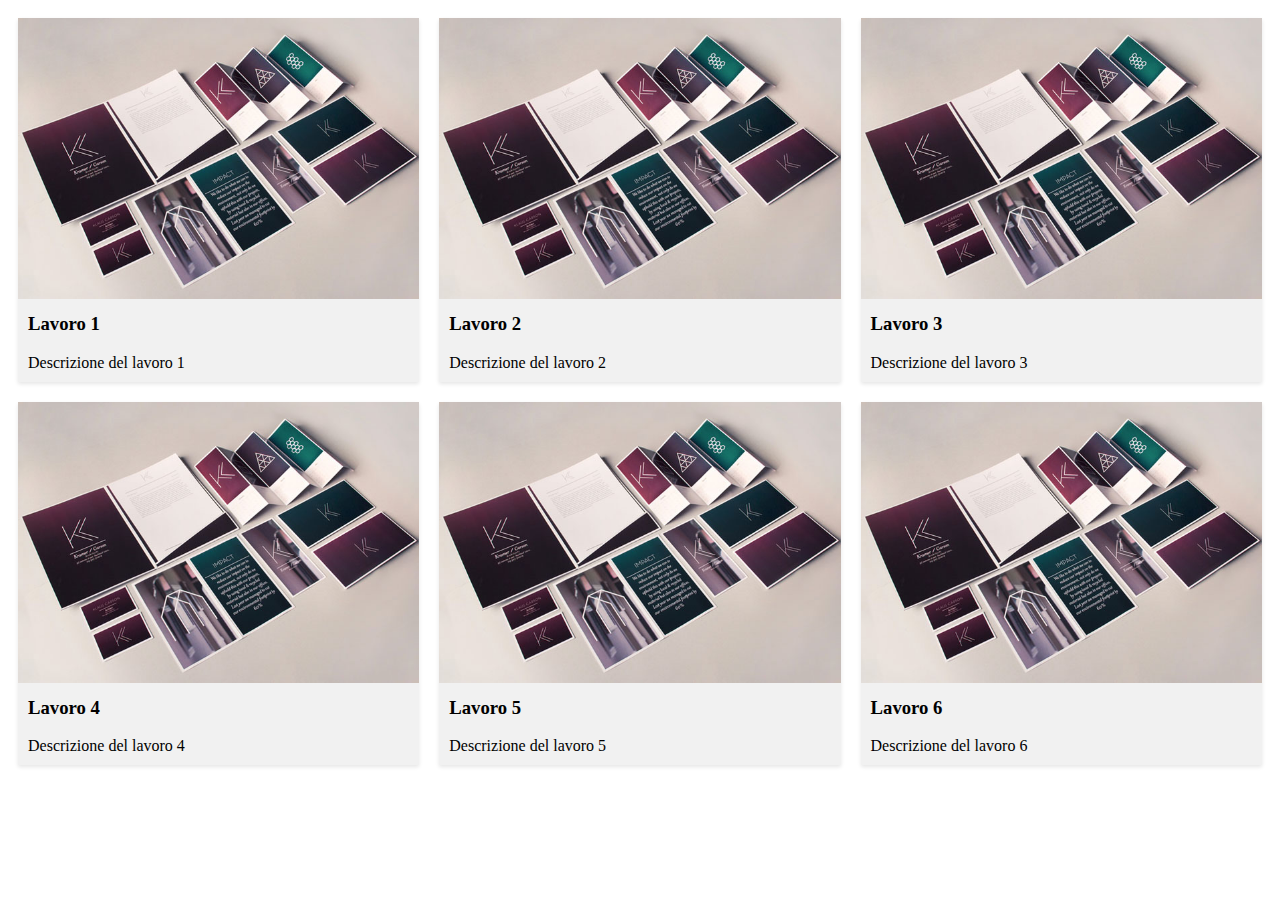
==== index.html @ 143a15ae "add all files" ====
<!DOCTYPE html>
<html>
<head>
  <title>Portfolio</title>
  <link rel="stylesheet" type="text/css" href="style.css">
</head>
<body>
  <div class="container">
    <div class="card">
      <img src="img1.jpg" alt="Lavoro 1">
      <div class="card-content">
        <h3>Lavoro 1</h3>
        <p>Descrizione del lavoro 1</p>
      </div>
    </div>
    <div class="card">
      <img src="img1.jpg" alt="Lavoro 2">
      <div class="card-content">
        <h3>Lavoro 2</h3>
        <p>Descrizione del lavoro 2</p>
      </div>
    </div>
    <div class="card">
      <img src="img1.jpg" alt="Lavoro 3">
      <div class="card-content">
        <h3>Lavoro 3</h3>
        <p>Descrizione del lavoro 3</p>
      </div>
    </div>
    <div class="card">
      <img src="img1.jpg" alt="Lavoro 4">
      <div class="card-content">
        <h3>Lavoro 4</h3>
        <p>Descrizione del lavoro 4</p>
      </div>
    </div>
    <div class="card">
      <img src="img1.jpg" alt="Lavoro 5">
      <div class="card-content">
        <h3>Lavoro 5</h3>
        <p>Descrizione del lavoro 5</p>
      </div>
    </div>
    <div class="card">
      <img src="img1.jpg" alt="Lavoro 6">
      <div class="card-content">
        <h3>Lavoro 6</h3>
        <p>Descrizione del lavoro 6</p>
      </div>
    </div>
  </div>
</body>
</html>
---- style.css ----
.container {
    display: flex;
    flex-wrap: wrap;
  }
  
  .card {
    width: calc(33.33% - 20px);
    margin: 10px;
    background-color: #f1f1f1;
    box-shadow: 0 2px 4px rgba(0, 0, 0, 0.1);
  }
  
  .card img {
    width: 100%;
    height: auto;
  }
  
  .card-content {
    padding: 10px;
  }
  
  h3 {
    margin-top: 0;
  }
  
  p {
    margin-bottom: 0;
  }
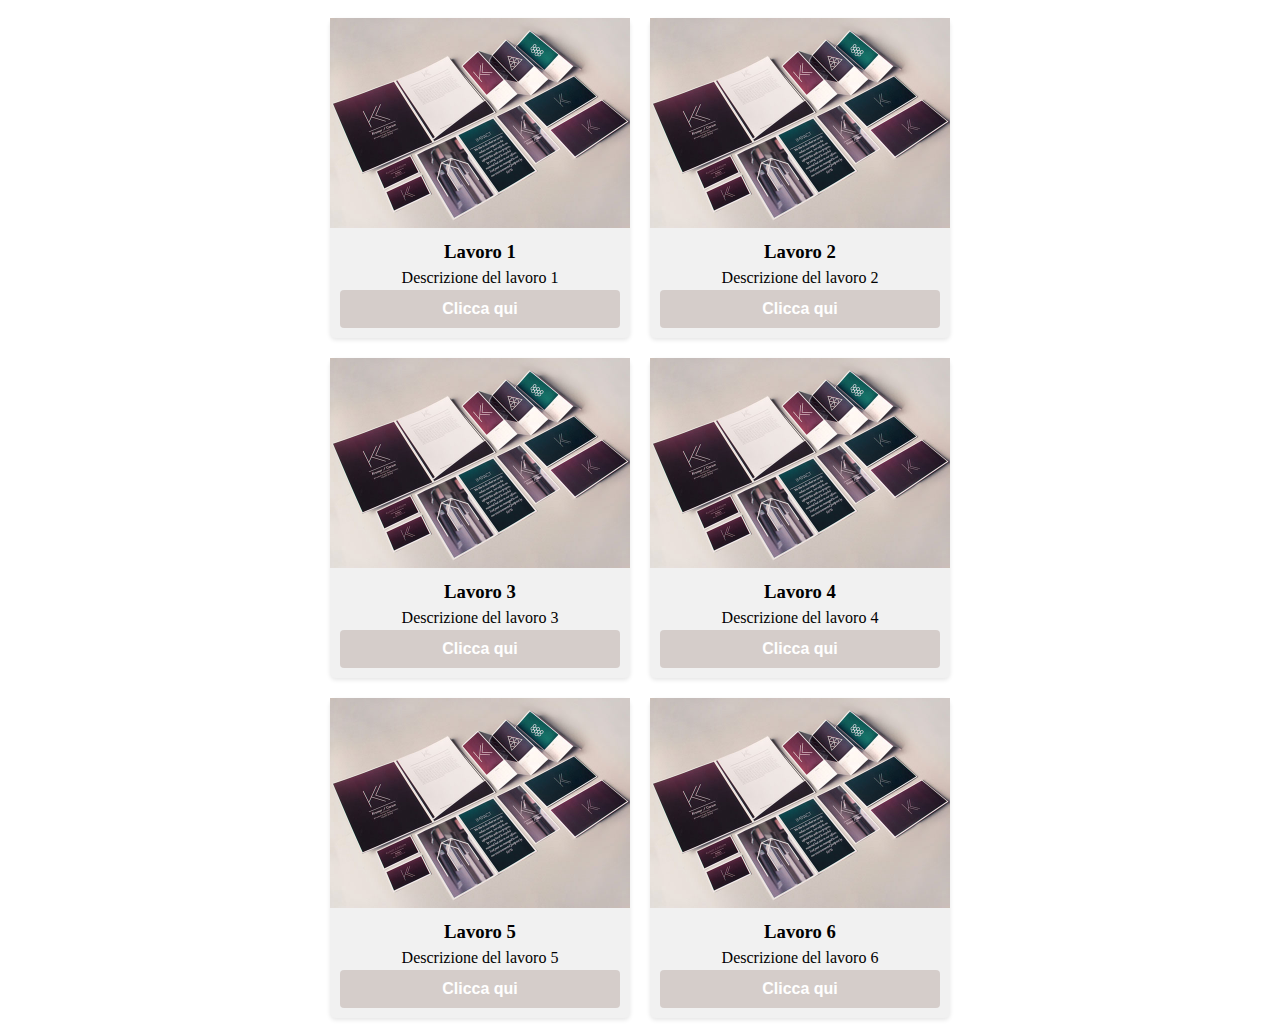
==== commit b221cf94: "Aggiornamento html e css" ====
--- a/index.html
+++ b/index.html
@@ -11,6 +11,7 @@
       <div class="card-content">
         <h3>Lavoro 1</h3>
         <p>Descrizione del lavoro 1</p>
+        <button href="" class="modern-button">Clicca qui</button>
       </div>
     </div>
     <div class="card">
@@ -18,6 +19,7 @@
       <div class="card-content">
         <h3>Lavoro 2</h3>
         <p>Descrizione del lavoro 2</p>
+        <button href="" class="modern-button">Clicca qui</button>
       </div>
     </div>
     <div class="card">
@@ -25,6 +27,7 @@
       <div class="card-content">
         <h3>Lavoro 3</h3>
         <p>Descrizione del lavoro 3</p>
+        <button href="" class="modern-button">Clicca qui</button>
       </div>
     </div>
     <div class="card">
@@ -32,6 +35,7 @@
       <div class="card-content">
         <h3>Lavoro 4</h3>
         <p>Descrizione del lavoro 4</p>
+        <button href="" class="modern-button">Clicca qui</button>
       </div>
     </div>
     <div class="card">
@@ -39,6 +43,7 @@
       <div class="card-content">
         <h3>Lavoro 5</h3>
         <p>Descrizione del lavoro 5</p>
+        <button href="" class="modern-button">Clicca qui</button>
       </div>
     </div>
     <div class="card">
@@ -46,6 +51,7 @@
       <div class="card-content">
         <h3>Lavoro 6</h3>
         <p>Descrizione del lavoro 6</p>
+        <button href="" class="modern-button">Clicca qui</button>
       </div>
     </div>
   </div>
--- a/style.css
+++ b/style.css
@@ -1,12 +1,17 @@
 .container {
     display: flex;
     flex-wrap: wrap;
+    justify-content: center;
+    margin: 0 20%;
   }
   
   .card {
-    width: calc(33.33% - 20px);
+    display: flex;
+    flex-direction: column;
+    width: 300px;
     margin: 10px;
     background-color: #f1f1f1;
+    border-radius: 2%;
     box-shadow: 0 2px 4px rgba(0, 0, 0, 0.1);
   }
   
@@ -16,14 +21,38 @@
   }
   
   .card-content {
+    display: flex;
+    flex-direction: column;
+    justify-content: center;
+    text-align: center;
     padding: 10px;
   }
   
   h3 {
-    margin-top: 0;
+    margin: 3px;
   }
   
   p {
-    margin-bottom: 0;
+    margin: 3px
   }
+
+  .modern-button {
+    display: inline-block;
+    padding: 10px 20px;
+    font-size: 16px;
+    font-weight: bold;
+    text-align: center;
+    text-decoration: none;
+    background-color: #d5cdca;
+    color: #ffffff;
+    border: none;
+    border-radius: 4px;
+    transition: background-color 0.3s ease;
+  }
+  
+  .modern-button:hover {
+    background-color: #0056b3;
+    cursor: pointer;
+  }
+  
   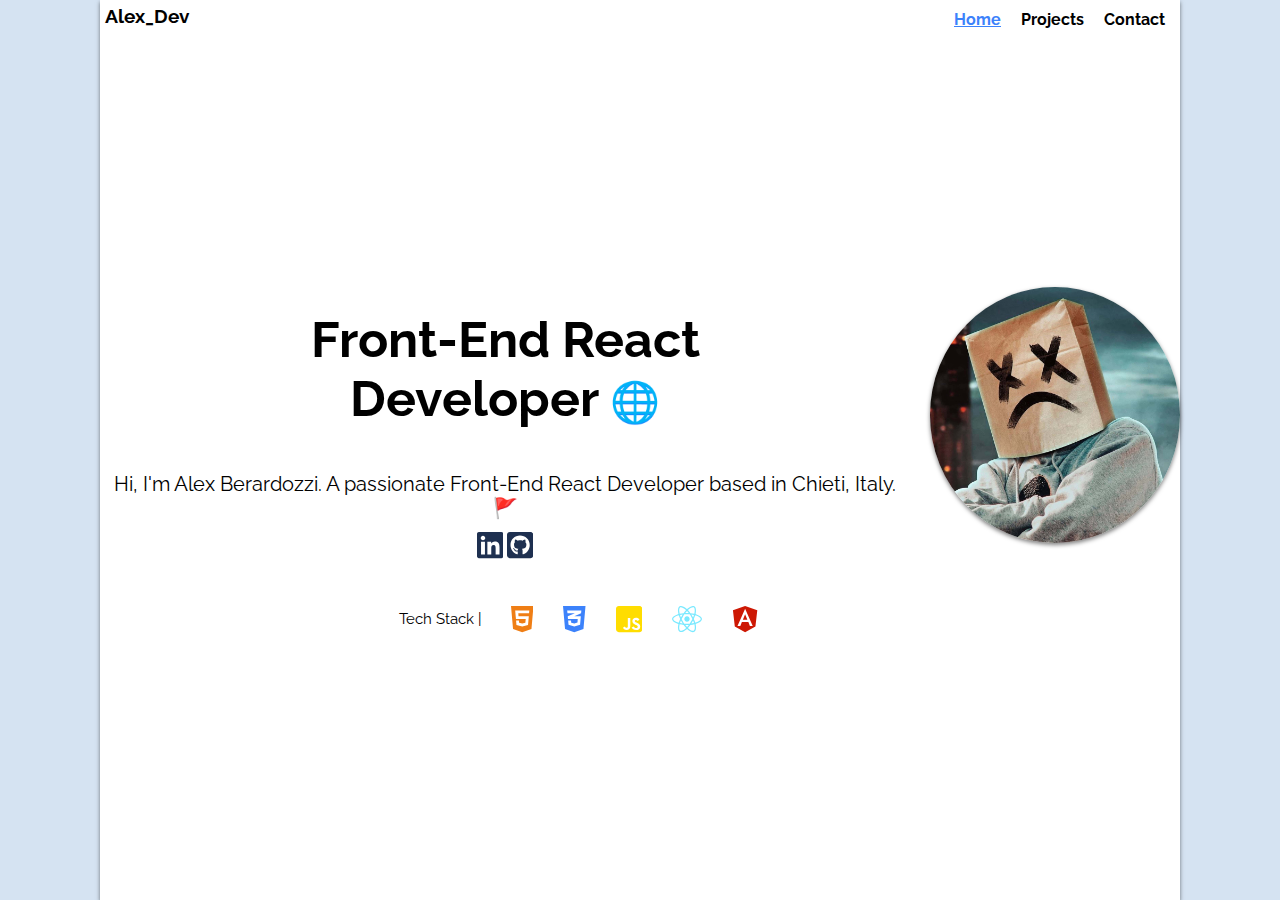
==== commit 413b3c94: "update index and create project tab" ====
--- a/index.html
+++ b/index.html
@@ -1,59 +1,47 @@
 <!DOCTYPE html>
-<html>
+<html lang="en">
 <head>
-  <title>Portfolio</title>
-  <link rel="stylesheet" type="text/css" href="style.css">
+    <meta charset="UTF-8">
+    <meta name="viewport" content="width=device-width, initial-scale=1.0">
+    <link rel="stylesheet" type="text/css" href="style.css">
+    <link rel="preconnect" href="https://fonts.googleapis.com">
+<link rel="preconnect" href="https://fonts.gstatic.com" crossorigin>
+<link href="https://fonts.googleapis.com/css2?family=Raleway:ital,wght@0,100;0,200;0,400;1,100&display=swap" rel="stylesheet">
+    <title>About</title>
 </head>
 <body>
-  <div class="container">
-    <div class="card">
-      <img src="img1.jpg" alt="Lavoro 1">
-      <div class="card-content">
-        <h3>Lavoro 1</h3>
-        <p>Descrizione del lavoro 1</p>
-        <button href="" class="modern-button">Clicca qui</button>
-      </div>
+    <div class="container_mother">
+        <h3 class="nome_dev">Alex_Dev</h3>
+        <nav>
+            <div class="link_menu">
+                <a href="" class="active"><h4>Home</h4></a>
+                <a href="/projects"><h4>Projects</h4></a>
+                <a href="/contact"><h4>Contact</h4></a>
+            </div>  
+        </nav>
+        <div class="container_to">
+            <div class="container_about">
+                <div class="box">
+                    <h1>Front-End React <br> Developer <span style='font-size:40px;'>&#127760;</span></h1>
+                </div>
+                <div class="box">
+                    <h5>Hi, I'm Alex Berardozzi. A passionate Front-End React Developer based in Chieti, Italy. &#128681; </h5>
+                </div>
+                <div class="box">
+                    <a href="https://www.linkedin.com/in/alex-berardozzi-31449921a/"><svg class="linkedin" xmlns="http://www.w3.org/2000/svg" height="1em" viewBox="0 0 448 512"><!--! Font Awesome Free 6.4.0 by @fontawesome - https://fontawesome.com License - https://fontawesome.com/license (Commercial License) Copyright 2023 Fonticons, Inc. --><path d="M416 32H31.9C14.3 32 0 46.5 0 64.3v383.4C0 465.5 14.3 480 31.9 480H416c17.6 0 32-14.5 32-32.3V64.3c0-17.8-14.4-32.3-32-32.3zM135.4 416H69V202.2h66.5V416zm-33.2-243c-21.3 0-38.5-17.3-38.5-38.5S80.9 96 102.2 96c21.2 0 38.5 17.3 38.5 38.5 0 21.3-17.2 38.5-38.5 38.5zm282.1 243h-66.4V312c0-24.8-.5-56.7-34.5-56.7-34.6 0-39.9 27-39.9 54.9V416h-66.4V202.2h63.7v29.2h.9c8.9-16.8 30.6-34.5 62.9-34.5 67.2 0 79.7 44.3 79.7 101.9V416z"/></svg></a>
+                    <a href="https://github.com/Alecs577?tab=repositories"><svg class="git" xmlns="http://www.w3.org/2000/svg" height="1em" viewBox="0 0 448 512"><!--! Font Awesome Free 6.4.0 by @fontawesome - https://fontawesome.com License - https://fontawesome.com/license (Commercial License) Copyright 2023 Fonticons, Inc. --><path d="M400 32H48C21.5 32 0 53.5 0 80v352c0 26.5 21.5 48 48 48h352c26.5 0 48-21.5 48-48V80c0-26.5-21.5-48-48-48zM277.3 415.7c-8.4 1.5-11.5-3.7-11.5-8 0-5.4.2-33 .2-55.3 0-15.6-5.2-25.5-11.3-30.7 37-4.1 76-9.2 76-73.1 0-18.2-6.5-27.3-17.1-39 1.7-4.3 7.4-22-1.7-45-13.9-4.3-45.7 17.9-45.7 17.9-13.2-3.7-27.5-5.6-41.6-5.6-14.1 0-28.4 1.9-41.6 5.6 0 0-31.8-22.2-45.7-17.9-9.1 22.9-3.5 40.6-1.7 45-10.6 11.7-15.6 20.8-15.6 39 0 63.6 37.3 69 74.3 73.1-4.8 4.3-9.1 11.7-10.6 22.3-9.5 4.3-33.8 11.7-48.3-13.9-9.1-15.8-25.5-17.1-25.5-17.1-16.2-.2-1.1 10.2-1.1 10.2 10.8 5 18.4 24.2 18.4 24.2 9.7 29.7 56.1 19.7 56.1 19.7 0 13.9.2 36.5.2 40.6 0 4.3-3 9.5-11.5 8-66-22.1-112.2-84.9-112.2-158.3 0-91.8 70.2-161.5 162-161.5S388 165.6 388 257.4c.1 73.4-44.7 136.3-110.7 158.3zm-98.1-61.1c-1.9.4-3.7-.4-3.9-1.7-.2-1.5 1.1-2.8 3-3.2 1.9-.2 3.7.6 3.9 1.9.3 1.3-1 2.6-3 3zm-9.5-.9c0 1.3-1.5 2.4-3.5 2.4-2.2.2-3.7-.9-3.7-2.4 0-1.3 1.5-2.4 3.5-2.4 1.9-.2 3.7.9 3.7 2.4zm-13.7-1.1c-.4 1.3-2.4 1.9-4.1 1.3-1.9-.4-3.2-1.9-2.8-3.2.4-1.3 2.4-1.9 4.1-1.5 2 .6 3.3 2.1 2.8 3.4zm-12.3-5.4c-.9 1.1-2.8.9-4.3-.6-1.5-1.3-1.9-3.2-.9-4.1.9-1.1 2.8-.9 4.3.6 1.3 1.3 1.8 3.3.9 4.1zm-9.1-9.1c-.9.6-2.6 0-3.7-1.5s-1.1-3.2 0-3.9c1.1-.9 2.8-.2 3.7 1.3 1.1 1.5 1.1 3.3 0 4.1zm-6.5-9.7c-.9.9-2.4.4-3.5-.6-1.1-1.3-1.3-2.8-.4-3.5.9-.9 2.4-.4 3.5.6 1.1 1.3 1.3 2.8.4 3.5zm-6.7-7.4c-.4.9-1.7 1.1-2.8.4-1.3-.6-1.9-1.7-1.5-2.6.4-.6 1.5-.9 2.8-.4 1.3.7 1.9 1.8 1.5 2.6z"/></svg></a>
+                </div>
+            </div>
+                <img class="profile_photo" src="/profile_photo.jpg" alt="Profile Photo">
+        </div>
+        <div class="tech_stack">
+            <h5 style="font-size: 15px; line-height: 30px; margin-right: 20px;">Tech Stack |</h5>
+            <svg class="html5" style="margin-left: 10px" xmlns="http://www.w3.org/2000/svg" height="1em" viewBox="0 0 384 512"><!--! Font Awesome Free 6.4.0 by @fontawesome - https://fontawesome.com License - https://fontawesome.com/license (Commercial License) Copyright 2023 Fonticons, Inc. --><style>svg{fill:#ef7e15}</style><path d="M0 32l34.9 395.8L191.5 480l157.6-52.2L384 32H0zm308.2 127.9H124.4l4.1 49.4h175.6l-13.6 148.4-97.9 27v.3h-1.1l-98.7-27.3-6-75.8h47.7L138 320l53.5 14.5 53.7-14.5 6-62.2H84.3L71.5 112.2h241.1l-4.4 47.7z"/></svg>
+            <svg class="css3" xmlns="http://www.w3.org/2000/svg" height="1em" viewBox="0 0 384 512"><!--! Font Awesome Free 6.4.0 by @fontawesome - https://fontawesome.com License - https://fontawesome.com/license (Commercial License) Copyright 2023 Fonticons, Inc. --><style>svg{fill:#3c82fb}</style><path d="M0 32l34.9 395.8L192 480l157.1-52.2L384 32H0zm313.1 80l-4.8 47.3L193 208.6l-.3.1h111.5l-12.8 146.6-98.2 28.7-98.8-29.2-6.4-73.9h48.9l3.2 38.3 52.6 13.3 54.7-15.4 3.7-61.6-166.3-.5v-.1l-.2.1-3.6-46.3L193.1 162l6.5-2.7H76.7L70.9 112h242.2z"/></svg>
+            <svg class="js" xmlns="http://www.w3.org/2000/svg" height="1em" viewBox="0 0 448 512"><!--! Font Awesome Free 6.4.0 by @fontawesome - https://fontawesome.com License - https://fontawesome.com/license (Commercial License) Copyright 2023 Fonticons, Inc. --><style>svg{fill:#ffdd00}</style><path d="M400 32H48C21.5 32 0 53.5 0 80v352c0 26.5 21.5 48 48 48h352c26.5 0 48-21.5 48-48V80c0-26.5-21.5-48-48-48zM243.8 381.4c0 43.6-25.6 63.5-62.9 63.5-33.7 0-53.2-17.4-63.2-38.5l34.3-20.7c6.6 11.7 12.6 21.6 27.1 21.6 13.8 0 22.6-5.4 22.6-26.5V237.7h42.1v143.7zm99.6 63.5c-39.1 0-64.4-18.6-76.7-43l34.3-19.8c9 14.7 20.8 25.6 41.5 25.6 17.4 0 28.6-8.7 28.6-20.8 0-14.4-11.4-19.5-30.7-28l-10.5-4.5c-30.4-12.9-50.5-29.2-50.5-63.5 0-31.6 24.1-55.6 61.6-55.6 26.8 0 46 9.3 59.8 33.7L368 290c-7.2-12.9-15-18-27.1-18-12.3 0-20.1 7.8-20.1 18 0 12.6 7.8 17.7 25.9 25.6l10.5 4.5c35.8 15.3 55.9 31 55.9 66.2 0 37.8-29.8 58.6-69.7 58.6z"/></svg>
+            <svg class="react" xmlns="http://www.w3.org/2000/svg" height="1em" viewBox="0 0 512 512"><!--! Font Awesome Free 6.4.0 by @fontawesome - https://fontawesome.com License - https://fontawesome.com/license (Commercial License) Copyright 2023 Fonticons, Inc. --><style>svg{fill:#7ae9ff}</style><path d="M418.2 177.2c-5.4-1.8-10.8-3.5-16.2-5.1.9-3.7 1.7-7.4 2.5-11.1 12.3-59.6 4.2-107.5-23.1-123.3-26.3-15.1-69.2.6-112.6 38.4-4.3 3.7-8.5 7.6-12.5 11.5-2.7-2.6-5.5-5.2-8.3-7.7-45.5-40.4-91.1-57.4-118.4-41.5-26.2 15.2-34 60.3-23 116.7 1.1 5.6 2.3 11.1 3.7 16.7-6.4 1.8-12.7 3.8-18.6 5.9C38.3 196.2 0 225.4 0 255.6c0 31.2 40.8 62.5 96.3 81.5 4.5 1.5 9 3 13.6 4.3-1.5 6-2.8 11.9-4 18-10.5 55.5-2.3 99.5 23.9 114.6 27 15.6 72.4-.4 116.6-39.1 3.5-3.1 7-6.3 10.5-9.7 4.4 4.3 9 8.4 13.6 12.4 42.8 36.8 85.1 51.7 111.2 36.6 27-15.6 35.8-62.9 24.4-120.5-.9-4.4-1.9-8.9-3-13.5 3.2-.9 6.3-1.9 9.4-2.9 57.7-19.1 99.5-50 99.5-81.7 0-30.3-39.4-59.7-93.8-78.4zM282.9 92.3c37.2-32.4 71.9-45.1 87.7-36 16.9 9.7 23.4 48.9 12.8 100.4-.7 3.4-1.4 6.7-2.3 10-22.2-5-44.7-8.6-67.3-10.6-13-18.6-27.2-36.4-42.6-53.1 3.9-3.7 7.7-7.2 11.7-10.7zM167.2 307.5c5.1 8.7 10.3 17.4 15.8 25.9-15.6-1.7-31.1-4.2-46.4-7.5 4.4-14.4 9.9-29.3 16.3-44.5 4.6 8.8 9.3 17.5 14.3 26.1zm-30.3-120.3c14.4-3.2 29.7-5.8 45.6-7.8-5.3 8.3-10.5 16.8-15.4 25.4-4.9 8.5-9.7 17.2-14.2 26-6.3-14.9-11.6-29.5-16-43.6zm27.4 68.9c6.6-13.8 13.8-27.3 21.4-40.6s15.8-26.2 24.4-38.9c15-1.1 30.3-1.7 45.9-1.7s31 .6 45.9 1.7c8.5 12.6 16.6 25.5 24.3 38.7s14.9 26.7 21.7 40.4c-6.7 13.8-13.9 27.4-21.6 40.8-7.6 13.3-15.7 26.2-24.2 39-14.9 1.1-30.4 1.6-46.1 1.6s-30.9-.5-45.6-1.4c-8.7-12.7-16.9-25.7-24.6-39s-14.8-26.8-21.5-40.6zm180.6 51.2c5.1-8.8 9.9-17.7 14.6-26.7 6.4 14.5 12 29.2 16.9 44.3-15.5 3.5-31.2 6.2-47 8 5.4-8.4 10.5-17 15.5-25.6zm14.4-76.5c-4.7-8.8-9.5-17.6-14.5-26.2-4.9-8.5-10-16.9-15.3-25.2 16.1 2 31.5 4.7 45.9 8-4.6 14.8-10 29.2-16.1 43.4zM256.2 118.3c10.5 11.4 20.4 23.4 29.6 35.8-19.8-.9-39.7-.9-59.5 0 9.8-12.9 19.9-24.9 29.9-35.8zM140.2 57c16.8-9.8 54.1 4.2 93.4 39 2.5 2.2 5 4.6 7.6 7-15.5 16.7-29.8 34.5-42.9 53.1-22.6 2-45 5.5-67.2 10.4-1.3-5.1-2.4-10.3-3.5-15.5-9.4-48.4-3.2-84.9 12.6-94zm-24.5 263.6c-4.2-1.2-8.3-2.5-12.4-3.9-21.3-6.7-45.5-17.3-63-31.2-10.1-7-16.9-17.8-18.8-29.9 0-18.3 31.6-41.7 77.2-57.6 5.7-2 11.5-3.8 17.3-5.5 6.8 21.7 15 43 24.5 63.6-9.6 20.9-17.9 42.5-24.8 64.5zm116.6 98c-16.5 15.1-35.6 27.1-56.4 35.3-11.1 5.3-23.9 5.8-35.3 1.3-15.9-9.2-22.5-44.5-13.5-92 1.1-5.6 2.3-11.2 3.7-16.7 22.4 4.8 45 8.1 67.9 9.8 13.2 18.7 27.7 36.6 43.2 53.4-3.2 3.1-6.4 6.1-9.6 8.9zm24.5-24.3c-10.2-11-20.4-23.2-30.3-36.3 9.6.4 19.5.6 29.5.6 10.3 0 20.4-.2 30.4-.7-9.2 12.7-19.1 24.8-29.6 36.4zm130.7 30c-.9 12.2-6.9 23.6-16.5 31.3-15.9 9.2-49.8-2.8-86.4-34.2-4.2-3.6-8.4-7.5-12.7-11.5 15.3-16.9 29.4-34.8 42.2-53.6 22.9-1.9 45.7-5.4 68.2-10.5 1 4.1 1.9 8.2 2.7 12.2 4.9 21.6 5.7 44.1 2.5 66.3zm18.2-107.5c-2.8.9-5.6 1.8-8.5 2.6-7-21.8-15.6-43.1-25.5-63.8 9.6-20.4 17.7-41.4 24.5-62.9 5.2 1.5 10.2 3.1 15 4.7 46.6 16 79.3 39.8 79.3 58 0 19.6-34.9 44.9-84.8 61.4zm-149.7-15c25.3 0 45.8-20.5 45.8-45.8s-20.5-45.8-45.8-45.8c-25.3 0-45.8 20.5-45.8 45.8s20.5 45.8 45.8 45.8z"/></svg>
+            <svg class="angular" xmlns="http://www.w3.org/2000/svg" height="1em" viewBox="0 0 448 512"><!--! Font Awesome Free 6.4.0 by @fontawesome - https://fontawesome.com License - https://fontawesome.com/license (Commercial License) Copyright 2023 Fonticons, Inc. --><style>svg{fill:#cd1804}</style><path d="M185.7 268.1h76.2l-38.1-91.6-38.1 91.6zM223.8 32L16 106.4l31.8 275.7 176 97.9 176-97.9 31.8-275.7zM354 373.8h-48.6l-26.2-65.4H168.6l-26.2 65.4H93.7L223.8 81.5z"/></svg>
+        </div>
     </div>
-    <div class="card">
-      <img src="img1.jpg" alt="Lavoro 2">
-      <div class="card-content">
-        <h3>Lavoro 2</h3>
-        <p>Descrizione del lavoro 2</p>
-        <button href="" class="modern-button">Clicca qui</button>
-      </div>
-    </div>
-    <div class="card">
-      <img src="img1.jpg" alt="Lavoro 3">
-      <div class="card-content">
-        <h3>Lavoro 3</h3>
-        <p>Descrizione del lavoro 3</p>
-        <button href="" class="modern-button">Clicca qui</button>
-      </div>
-    </div>
-    <div class="card">
-      <img src="img1.jpg" alt="Lavoro 4">
-      <div class="card-content">
-        <h3>Lavoro 4</h3>
-        <p>Descrizione del lavoro 4</p>
-        <button href="" class="modern-button">Clicca qui</button>
-      </div>
-    </div>
-    <div class="card">
-      <img src="img1.jpg" alt="Lavoro 5">
-      <div class="card-content">
-        <h3>Lavoro 5</h3>
-        <p>Descrizione del lavoro 5</p>
-        <button href="" class="modern-button">Clicca qui</button>
-      </div>
-    </div>
-    <div class="card">
-      <img src="img1.jpg" alt="Lavoro 6">
-      <div class="card-content">
-        <h3>Lavoro 6</h3>
-        <p>Descrizione del lavoro 6</p>
-        <button href="" class="modern-button">Clicca qui</button>
-      </div>
-    </div>
-  </div>
 </body>
-</html>
+</html>--- a/style.css
+++ b/style.css
@@ -1,8 +1,55 @@
+body {
+  position: relative;
+  height: 100vh;
+  margin: 0 100px;
+  font-family: 'Raleway', sans-serif;
+  background-color: #0057b32a;
+}
+
+h3.nome_dev {
+  position: absolute;
+  top: 0;
+  left: 0;
+  margin: 5px 5px!important;
+}
+
+nav {
+  position: absolute;
+  right: 0;
+  top: 0;
+  margin: 5px 5px;
+}
+
+nav > div.link_menu {
+  display: flex;
+  flex-direction: row;
+}
+
+nav > div.link_menu > a {
+  text-decoration: none;
+  color: black;
+}
+
+nav > div.link_menu > a.active {
+  color: #3c82fb;
+  text-decoration: underline;
+}
+
+nav > div.link_menu > a:hover {
+  color: #3c82fb;
+  text-decoration: underline;
+}
+
+nav > div.link_menu > a > h4 {
+  text-decoration: none;
+  margin: 5px 10px;
+}
+
 .container {
     display: flex;
     flex-wrap: wrap;
     justify-content: center;
-    margin: 0 20%;
+    margin: auto 20%;
   }
   
   .card {
@@ -55,4 +102,97 @@
     cursor: pointer;
   }
   
-  +  /* ----------------    ABOUT  ------------------------- */
+
+  .container_mother {
+    height: 100vh;
+    display: flex;
+    flex-direction: column;
+    justify-content: center;
+    box-shadow: 0 2px 4px rgba(0, 0, 0, 0.5);
+    background-color: #ffffff;
+  }
+
+  .container_to {
+    display: flex;
+    flex-direction: row;
+    justify-content: center;
+    align-items: center;
+    top: 50%;
+  }
+
+  .container_about {
+    display: flex;
+    flex-direction: column;
+    justify-content: center;
+    text-align: center;
+  }
+
+  .box {
+    margin-top: 10px;
+  }
+
+  .container_image {
+    display: flex;
+  }
+
+  .profile_photo {
+    width: 250px;
+    border-radius: 50%;
+    margin-left: 20px;
+    box-shadow: 0 2px 4px rgba(0, 0, 0, 0.5);
+  }
+
+  .tech_stack {
+    display: flex;
+    justify-content: center;
+    margin-top: 40px;
+    margin-left: -10%;
+  }
+
+  h1 {
+    font-size: 50px;
+  }
+  
+  h5 {
+    margin: 0;
+    font-weight: 400;
+    font-size: 20px;
+  }
+
+  .tech_stack > svg {
+    margin: 0 15px;
+  }
+
+  svg {
+    height: 30px;
+  }
+
+  .html5 {
+    fill: #ef7e15;
+  }
+
+  .css3 {
+    fill: #3c82fb;
+  }
+
+  .js {
+    fill: #ffdd00;
+  }
+
+  .react {
+    fill: #7ae9ff;
+  }
+
+  .angular {
+    fill: #cd1804;
+  }
+
+  .linkedin {
+    fill: #1e3050;
+  }
+
+  .git {
+    fill: #1e3050
+  }
+  
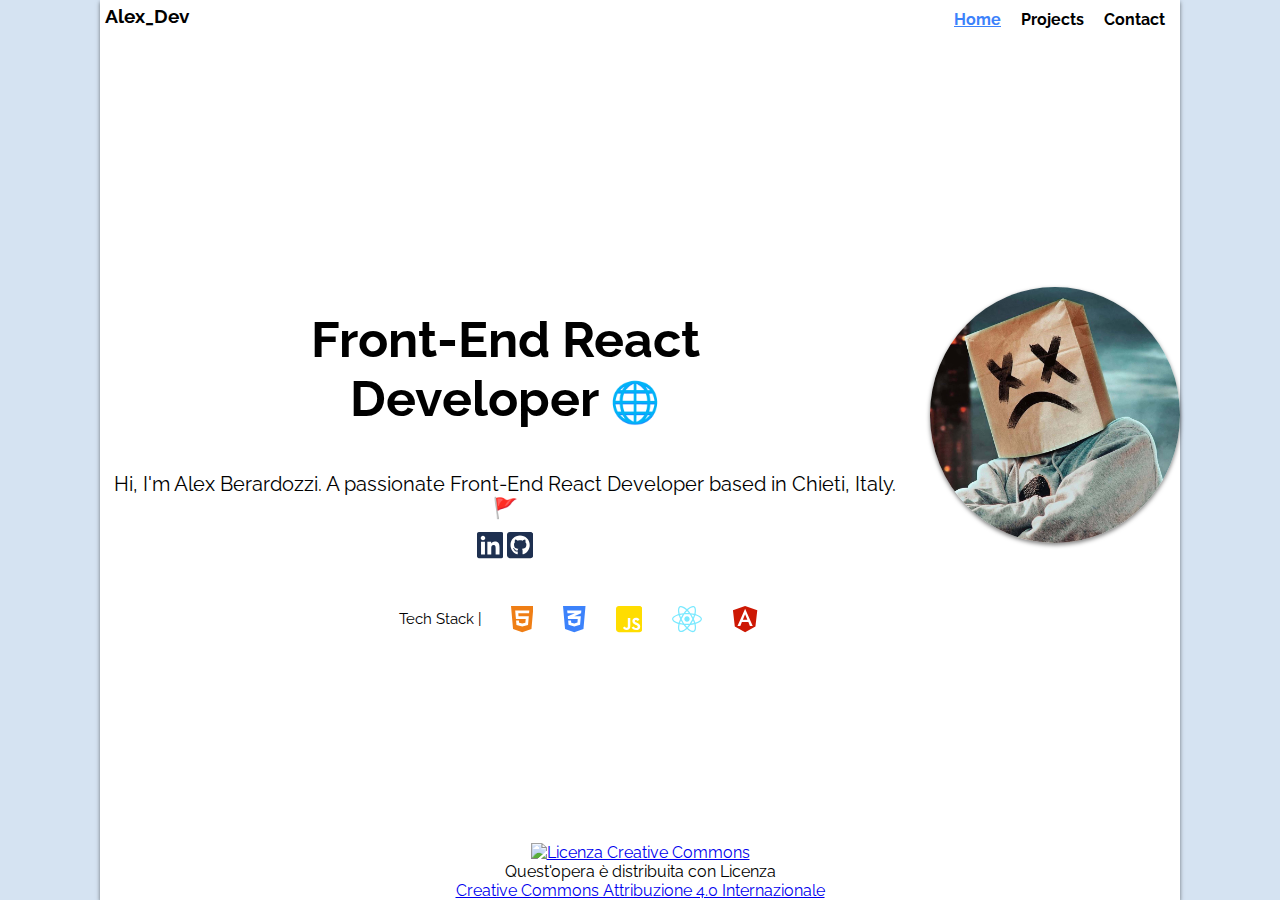
==== commit d0d4f23d: "aggiunto card in project" ====
--- a/index.html
+++ b/index.html
@@ -5,18 +5,18 @@
     <meta name="viewport" content="width=device-width, initial-scale=1.0">
     <link rel="stylesheet" type="text/css" href="style.css">
     <link rel="preconnect" href="https://fonts.googleapis.com">
-<link rel="preconnect" href="https://fonts.gstatic.com" crossorigin>
-<link href="https://fonts.googleapis.com/css2?family=Raleway:ital,wght@0,100;0,200;0,400;1,100&display=swap" rel="stylesheet">
-    <title>About</title>
+    <link rel="preconnect" href="https://fonts.gstatic.com" crossorigin>
+    <link href="https://fonts.googleapis.com/css2?family=Raleway:ital,wght@0,100;0,200;0,400;1,100&display=swap" rel="stylesheet">
+    <title>Alex_Dev Portfolio</title>
 </head>
 <body>
     <div class="container_mother">
         <h3 class="nome_dev">Alex_Dev</h3>
         <nav>
             <div class="link_menu">
-                <a href="" class="active"><h4>Home</h4></a>
-                <a href="/projects"><h4>Projects</h4></a>
-                <a href="/contact"><h4>Contact</h4></a>
+                <a href="#" class="active"><h4>Home</h4></a>
+                <a href="projects.html"><h4>Projects</h4></a>
+                <a href="contact.html"><h4>Contact</h4></a>
             </div>  
         </nav>
         <div class="container_to">
@@ -32,7 +32,7 @@
                     <a href="https://github.com/Alecs577?tab=repositories"><svg class="git" xmlns="http://www.w3.org/2000/svg" height="1em" viewBox="0 0 448 512"><!--! Font Awesome Free 6.4.0 by @fontawesome - https://fontawesome.com License - https://fontawesome.com/license (Commercial License) Copyright 2023 Fonticons, Inc. --><path d="M400 32H48C21.5 32 0 53.5 0 80v352c0 26.5 21.5 48 48 48h352c26.5 0 48-21.5 48-48V80c0-26.5-21.5-48-48-48zM277.3 415.7c-8.4 1.5-11.5-3.7-11.5-8 0-5.4.2-33 .2-55.3 0-15.6-5.2-25.5-11.3-30.7 37-4.1 76-9.2 76-73.1 0-18.2-6.5-27.3-17.1-39 1.7-4.3 7.4-22-1.7-45-13.9-4.3-45.7 17.9-45.7 17.9-13.2-3.7-27.5-5.6-41.6-5.6-14.1 0-28.4 1.9-41.6 5.6 0 0-31.8-22.2-45.7-17.9-9.1 22.9-3.5 40.6-1.7 45-10.6 11.7-15.6 20.8-15.6 39 0 63.6 37.3 69 74.3 73.1-4.8 4.3-9.1 11.7-10.6 22.3-9.5 4.3-33.8 11.7-48.3-13.9-9.1-15.8-25.5-17.1-25.5-17.1-16.2-.2-1.1 10.2-1.1 10.2 10.8 5 18.4 24.2 18.4 24.2 9.7 29.7 56.1 19.7 56.1 19.7 0 13.9.2 36.5.2 40.6 0 4.3-3 9.5-11.5 8-66-22.1-112.2-84.9-112.2-158.3 0-91.8 70.2-161.5 162-161.5S388 165.6 388 257.4c.1 73.4-44.7 136.3-110.7 158.3zm-98.1-61.1c-1.9.4-3.7-.4-3.9-1.7-.2-1.5 1.1-2.8 3-3.2 1.9-.2 3.7.6 3.9 1.9.3 1.3-1 2.6-3 3zm-9.5-.9c0 1.3-1.5 2.4-3.5 2.4-2.2.2-3.7-.9-3.7-2.4 0-1.3 1.5-2.4 3.5-2.4 1.9-.2 3.7.9 3.7 2.4zm-13.7-1.1c-.4 1.3-2.4 1.9-4.1 1.3-1.9-.4-3.2-1.9-2.8-3.2.4-1.3 2.4-1.9 4.1-1.5 2 .6 3.3 2.1 2.8 3.4zm-12.3-5.4c-.9 1.1-2.8.9-4.3-.6-1.5-1.3-1.9-3.2-.9-4.1.9-1.1 2.8-.9 4.3.6 1.3 1.3 1.8 3.3.9 4.1zm-9.1-9.1c-.9.6-2.6 0-3.7-1.5s-1.1-3.2 0-3.9c1.1-.9 2.8-.2 3.7 1.3 1.1 1.5 1.1 3.3 0 4.1zm-6.5-9.7c-.9.9-2.4.4-3.5-.6-1.1-1.3-1.3-2.8-.4-3.5.9-.9 2.4-.4 3.5.6 1.1 1.3 1.3 2.8.4 3.5zm-6.7-7.4c-.4.9-1.7 1.1-2.8.4-1.3-.6-1.9-1.7-1.5-2.6.4-.6 1.5-.9 2.8-.4 1.3.7 1.9 1.8 1.5 2.6z"/></svg></a>
                 </div>
             </div>
-                <img class="profile_photo" src="/profile_photo.jpg" alt="Profile Photo">
+                <img class="profile_photo" src="/image/profile_photo.jpg" alt="Profile Photo">
         </div>
         <div class="tech_stack">
             <h5 style="font-size: 15px; line-height: 30px; margin-right: 20px;">Tech Stack |</h5>
@@ -42,6 +42,9 @@
             <svg class="react" xmlns="http://www.w3.org/2000/svg" height="1em" viewBox="0 0 512 512"><!--! Font Awesome Free 6.4.0 by @fontawesome - https://fontawesome.com License - https://fontawesome.com/license (Commercial License) Copyright 2023 Fonticons, Inc. --><style>svg{fill:#7ae9ff}</style><path d="M418.2 177.2c-5.4-1.8-10.8-3.5-16.2-5.1.9-3.7 1.7-7.4 2.5-11.1 12.3-59.6 4.2-107.5-23.1-123.3-26.3-15.1-69.2.6-112.6 38.4-4.3 3.7-8.5 7.6-12.5 11.5-2.7-2.6-5.5-5.2-8.3-7.7-45.5-40.4-91.1-57.4-118.4-41.5-26.2 15.2-34 60.3-23 116.7 1.1 5.6 2.3 11.1 3.7 16.7-6.4 1.8-12.7 3.8-18.6 5.9C38.3 196.2 0 225.4 0 255.6c0 31.2 40.8 62.5 96.3 81.5 4.5 1.5 9 3 13.6 4.3-1.5 6-2.8 11.9-4 18-10.5 55.5-2.3 99.5 23.9 114.6 27 15.6 72.4-.4 116.6-39.1 3.5-3.1 7-6.3 10.5-9.7 4.4 4.3 9 8.4 13.6 12.4 42.8 36.8 85.1 51.7 111.2 36.6 27-15.6 35.8-62.9 24.4-120.5-.9-4.4-1.9-8.9-3-13.5 3.2-.9 6.3-1.9 9.4-2.9 57.7-19.1 99.5-50 99.5-81.7 0-30.3-39.4-59.7-93.8-78.4zM282.9 92.3c37.2-32.4 71.9-45.1 87.7-36 16.9 9.7 23.4 48.9 12.8 100.4-.7 3.4-1.4 6.7-2.3 10-22.2-5-44.7-8.6-67.3-10.6-13-18.6-27.2-36.4-42.6-53.1 3.9-3.7 7.7-7.2 11.7-10.7zM167.2 307.5c5.1 8.7 10.3 17.4 15.8 25.9-15.6-1.7-31.1-4.2-46.4-7.5 4.4-14.4 9.9-29.3 16.3-44.5 4.6 8.8 9.3 17.5 14.3 26.1zm-30.3-120.3c14.4-3.2 29.7-5.8 45.6-7.8-5.3 8.3-10.5 16.8-15.4 25.4-4.9 8.5-9.7 17.2-14.2 26-6.3-14.9-11.6-29.5-16-43.6zm27.4 68.9c6.6-13.8 13.8-27.3 21.4-40.6s15.8-26.2 24.4-38.9c15-1.1 30.3-1.7 45.9-1.7s31 .6 45.9 1.7c8.5 12.6 16.6 25.5 24.3 38.7s14.9 26.7 21.7 40.4c-6.7 13.8-13.9 27.4-21.6 40.8-7.6 13.3-15.7 26.2-24.2 39-14.9 1.1-30.4 1.6-46.1 1.6s-30.9-.5-45.6-1.4c-8.7-12.7-16.9-25.7-24.6-39s-14.8-26.8-21.5-40.6zm180.6 51.2c5.1-8.8 9.9-17.7 14.6-26.7 6.4 14.5 12 29.2 16.9 44.3-15.5 3.5-31.2 6.2-47 8 5.4-8.4 10.5-17 15.5-25.6zm14.4-76.5c-4.7-8.8-9.5-17.6-14.5-26.2-4.9-8.5-10-16.9-15.3-25.2 16.1 2 31.5 4.7 45.9 8-4.6 14.8-10 29.2-16.1 43.4zM256.2 118.3c10.5 11.4 20.4 23.4 29.6 35.8-19.8-.9-39.7-.9-59.5 0 9.8-12.9 19.9-24.9 29.9-35.8zM140.2 57c16.8-9.8 54.1 4.2 93.4 39 2.5 2.2 5 4.6 7.6 7-15.5 16.7-29.8 34.5-42.9 53.1-22.6 2-45 5.5-67.2 10.4-1.3-5.1-2.4-10.3-3.5-15.5-9.4-48.4-3.2-84.9 12.6-94zm-24.5 263.6c-4.2-1.2-8.3-2.5-12.4-3.9-21.3-6.7-45.5-17.3-63-31.2-10.1-7-16.9-17.8-18.8-29.9 0-18.3 31.6-41.7 77.2-57.6 5.7-2 11.5-3.8 17.3-5.5 6.8 21.7 15 43 24.5 63.6-9.6 20.9-17.9 42.5-24.8 64.5zm116.6 98c-16.5 15.1-35.6 27.1-56.4 35.3-11.1 5.3-23.9 5.8-35.3 1.3-15.9-9.2-22.5-44.5-13.5-92 1.1-5.6 2.3-11.2 3.7-16.7 22.4 4.8 45 8.1 67.9 9.8 13.2 18.7 27.7 36.6 43.2 53.4-3.2 3.1-6.4 6.1-9.6 8.9zm24.5-24.3c-10.2-11-20.4-23.2-30.3-36.3 9.6.4 19.5.6 29.5.6 10.3 0 20.4-.2 30.4-.7-9.2 12.7-19.1 24.8-29.6 36.4zm130.7 30c-.9 12.2-6.9 23.6-16.5 31.3-15.9 9.2-49.8-2.8-86.4-34.2-4.2-3.6-8.4-7.5-12.7-11.5 15.3-16.9 29.4-34.8 42.2-53.6 22.9-1.9 45.7-5.4 68.2-10.5 1 4.1 1.9 8.2 2.7 12.2 4.9 21.6 5.7 44.1 2.5 66.3zm18.2-107.5c-2.8.9-5.6 1.8-8.5 2.6-7-21.8-15.6-43.1-25.5-63.8 9.6-20.4 17.7-41.4 24.5-62.9 5.2 1.5 10.2 3.1 15 4.7 46.6 16 79.3 39.8 79.3 58 0 19.6-34.9 44.9-84.8 61.4zm-149.7-15c25.3 0 45.8-20.5 45.8-45.8s-20.5-45.8-45.8-45.8c-25.3 0-45.8 20.5-45.8 45.8s20.5 45.8 45.8 45.8z"/></svg>
             <svg class="angular" xmlns="http://www.w3.org/2000/svg" height="1em" viewBox="0 0 448 512"><!--! Font Awesome Free 6.4.0 by @fontawesome - https://fontawesome.com License - https://fontawesome.com/license (Commercial License) Copyright 2023 Fonticons, Inc. --><style>svg{fill:#cd1804}</style><path d="M185.7 268.1h76.2l-38.1-91.6-38.1 91.6zM223.8 32L16 106.4l31.8 275.7 176 97.9 176-97.9 31.8-275.7zM354 373.8h-48.6l-26.2-65.4H168.6l-26.2 65.4H93.7L223.8 81.5z"/></svg>
         </div>
+        <div id="license">
+            <a rel="license" href="http://creativecommons.org/licenses/by/4.0/"><img alt="Licenza Creative Commons" style="border-width:0" src="https://i.creativecommons.org/l/by/4.0/88x31.png" /></a>Quest'opera è distribuita con Licenza <a rel="license" href="http://creativecommons.org/licenses/by/4.0/">Creative Commons Attribuzione 4.0 Internazionale</a>
+        </div>
     </div>
 </body>
 </html>--- a/style.css
+++ b/style.css
@@ -6,6 +6,18 @@
   background-color: #0057b32a;
 }
 
+#license {
+  position: absolute;
+  display: flex;
+  flex-direction: column;
+  align-items: center;
+  bottom: 0;
+  left: 0;
+  right: 0;
+  margin-left: auto;
+  margin-right: auto;
+}
+
 h3.nome_dev {
   position: absolute;
   top: 0;
@@ -53,9 +65,11 @@
   }
   
   .card {
+    position: relative;
     display: flex;
     flex-direction: column;
     width: 300px;
+    height: 350px;
     margin: 10px;
     background-color: #f1f1f1;
     border-radius: 2%;
@@ -64,7 +78,7 @@
   
   .card img {
     width: 100%;
-    height: auto;
+    height: 150px;
   }
   
   .card-content {
@@ -84,6 +98,11 @@
   }
 
   .modern-button {
+    position: absolute;
+    bottom: 0;
+    right: 0;
+    left: 0;
+    margin: 10px 10px;
     display: inline-block;
     padding: 10px 20px;
     font-size: 16px;
